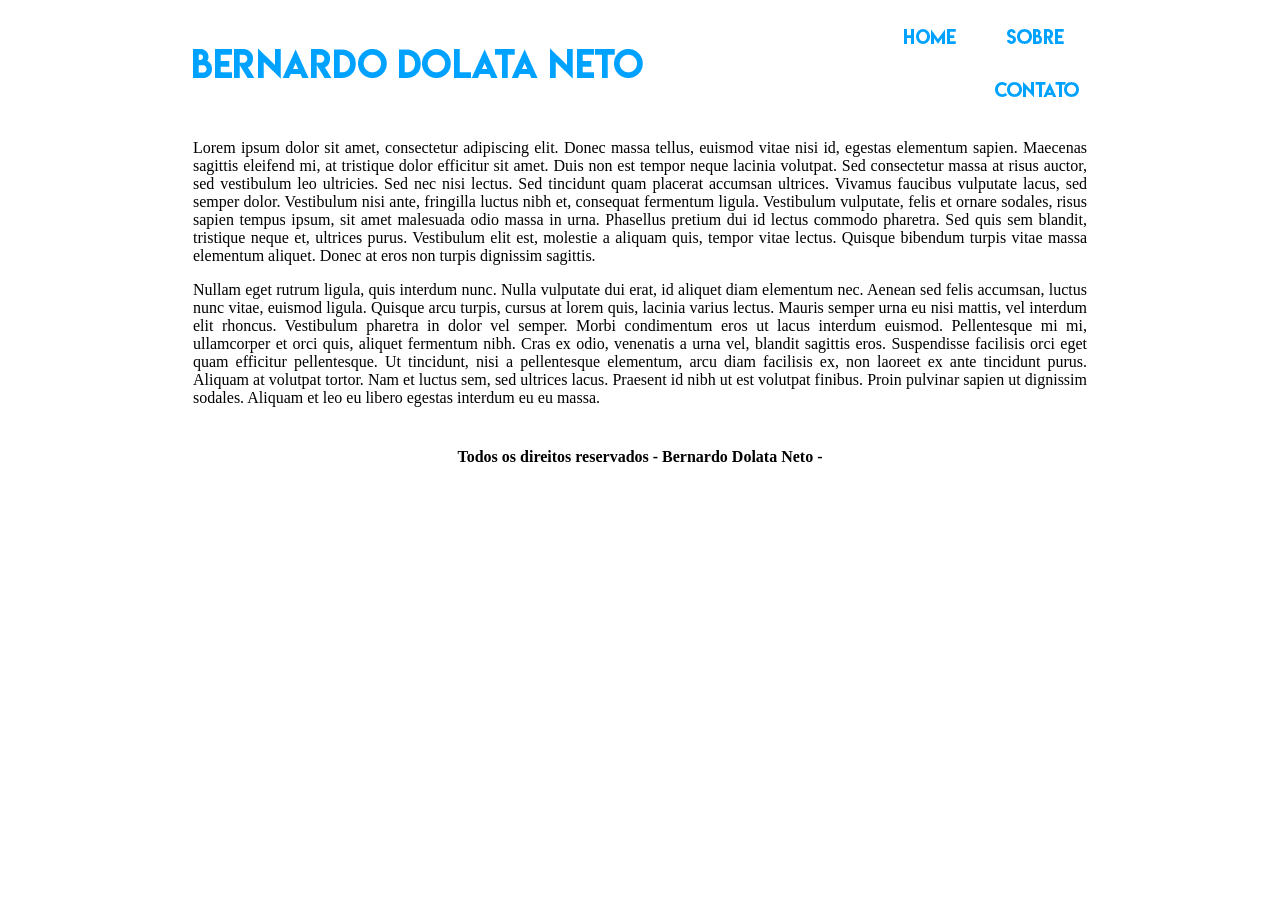
==== index.html @ 87f7f638 "Uploading index and images" ====
<!DOCTYPE html>
<html>
<head>
	<meta charset="utf-8">
	<title>Bernardo Dolata Neto</title>
</head>
<body>
	<table border="0" align="center" width="900">

		<tr>
			<td><img src="imagens/logo.png"></td>
			<td align="right">
				<a href="index.html"><img src="imagens/home.png"></a>
				<a href="sobre.html"><img src="imagens/sobre.png"></a>
				<a href="contato.html"><img src="imagens/contato.png"></a>
			</td>
		</tr>

		<tr>
			<td colspan="2" align="justify"><p>Lorem ipsum dolor sit amet, consectetur adipiscing elit. Donec massa tellus, euismod vitae nisi id, egestas elementum sapien. Maecenas sagittis eleifend mi, at tristique dolor efficitur sit amet. Duis non est tempor neque lacinia volutpat. Sed consectetur massa at risus auctor, sed vestibulum leo ultricies. Sed nec nisi lectus. Sed tincidunt quam placerat accumsan ultrices. Vivamus faucibus vulputate lacus, sed semper dolor. Vestibulum nisi ante, fringilla luctus nibh et, consequat fermentum ligula. Vestibulum vulputate, felis et ornare sodales, risus sapien tempus ipsum, sit amet malesuada odio massa in urna. Phasellus pretium dui id lectus commodo pharetra. Sed quis sem blandit, tristique neque et, ultrices purus. Vestibulum elit est, molestie a aliquam quis, tempor vitae lectus. Quisque bibendum turpis vitae massa elementum aliquet. Donec at eros non turpis dignissim sagittis.</p>

			<p>Nullam eget rutrum ligula, quis interdum nunc. Nulla vulputate dui erat, id aliquet diam elementum nec. Aenean sed felis accumsan, luctus nunc vitae, euismod ligula. Quisque arcu turpis, cursus at lorem quis, lacinia varius lectus. Mauris semper urna eu nisi mattis, vel interdum elit rhoncus. Vestibulum pharetra in dolor vel semper. Morbi condimentum eros ut lacus interdum euismod. Pellentesque mi mi, ullamcorper et orci quis, aliquet fermentum nibh. Cras ex odio, venenatis a urna vel, blandit sagittis eros. Suspendisse facilisis orci eget quam efficitur pellentesque. Ut tincidunt, nisi a pellentesque elementum, arcu diam facilisis ex, non laoreet ex ante tincidunt purus. Aliquam at volutpat tortor. Nam et luctus sem, sed ultrices lacus. Praesent id nibh ut est volutpat finibus. Proin pulvinar sapien ut dignissim sodales. Aliquam et leo eu libero egestas interdum eu eu massa.</p>
			</td>
		</tr>

		<tr align="center">
			<td colspan="2"><h4>Todos os direitos reservados - Bernardo Dolata Neto - </h4></td>
		</tr>

	</table>
</body>
</html>
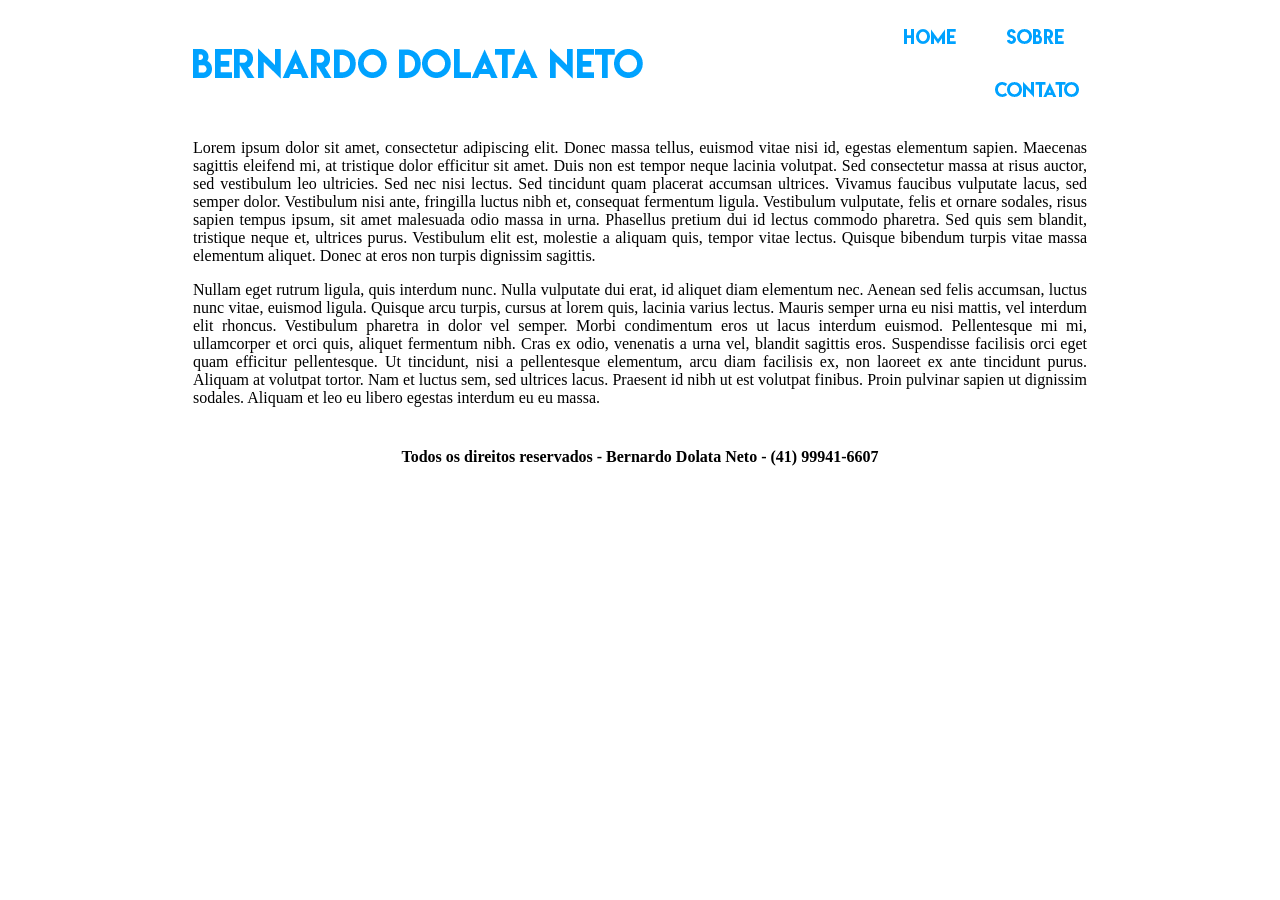
==== commit 756f1ee3: "Uploading index and images" ====
--- a/index.html
+++ b/index.html
@@ -24,7 +24,7 @@
 		</tr>
 
 		<tr align="center">
-			<td colspan="2"><h4>Todos os direitos reservados - Bernardo Dolata Neto - </h4></td>
+			<td colspan="2"><h4>Todos os direitos reservados - Bernardo Dolata Neto - (41) 99941-6607</h4></td>
 		</tr>
 
 	</table>
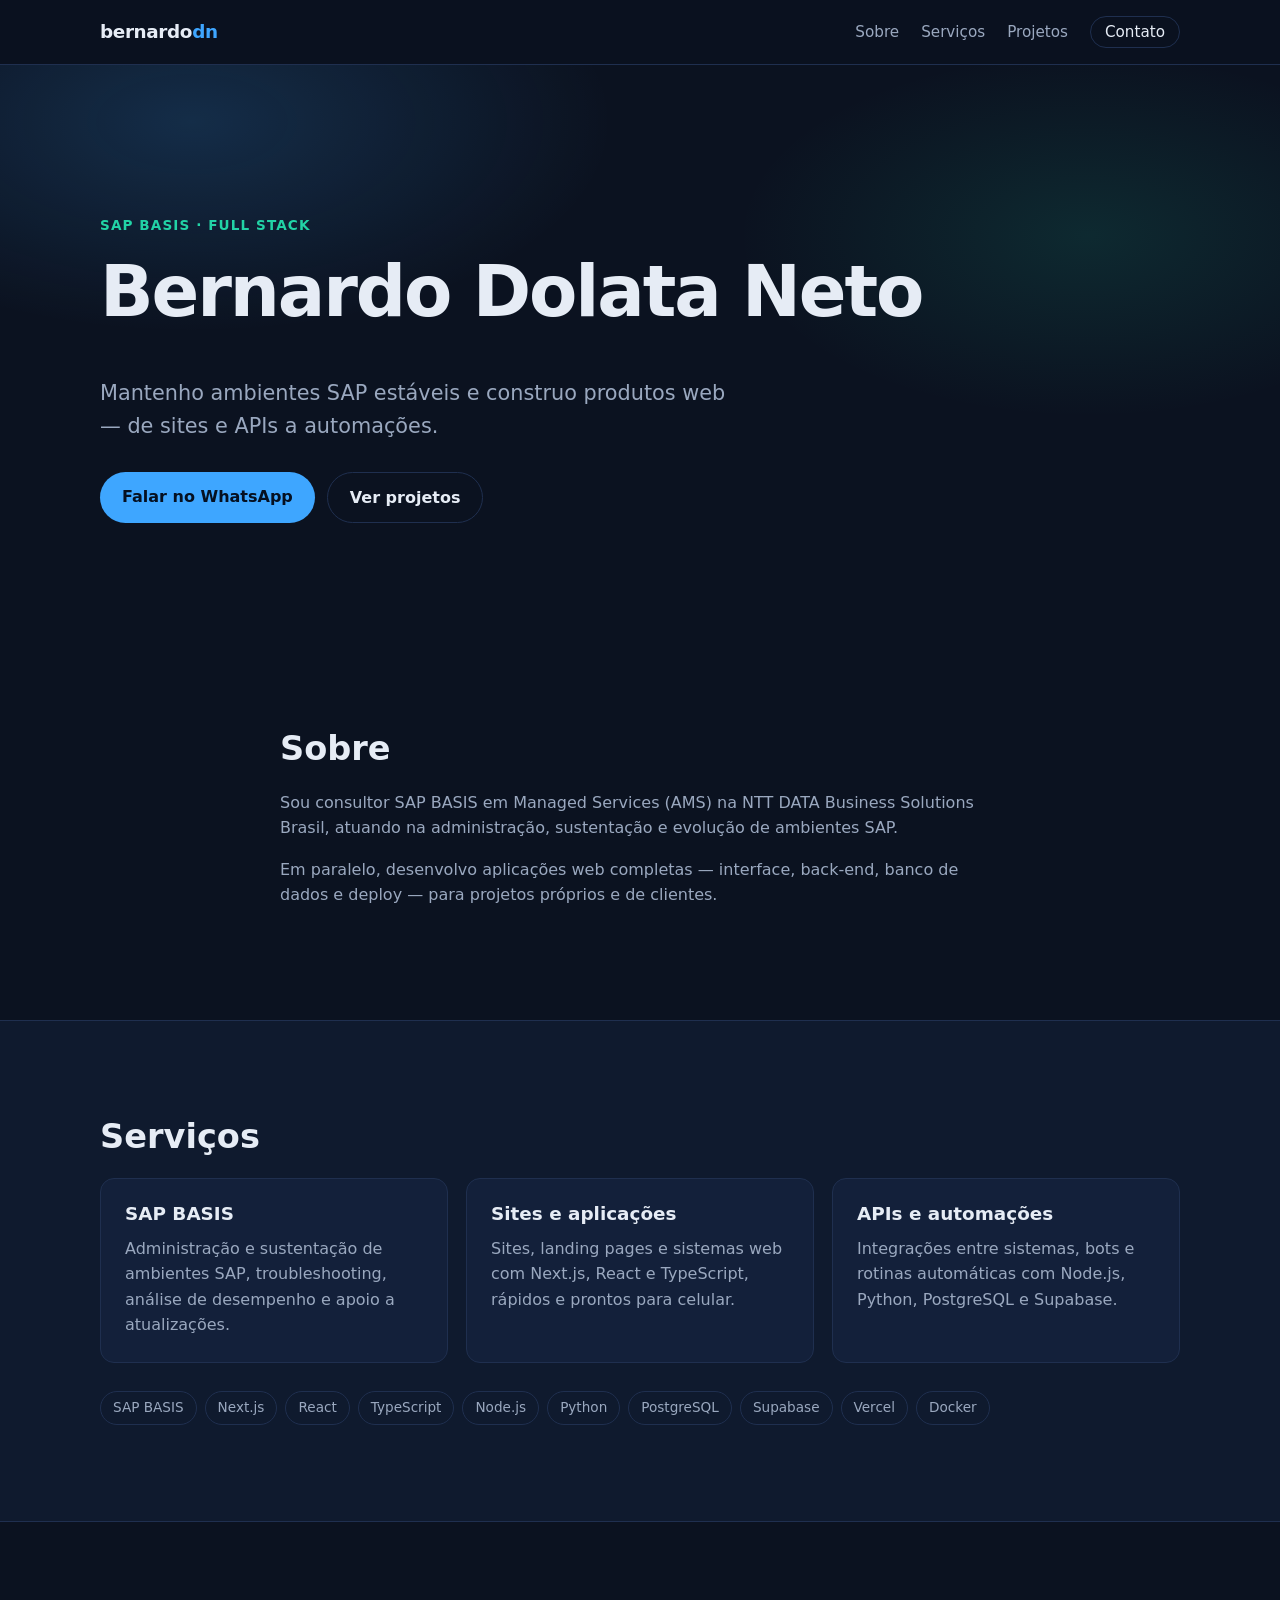
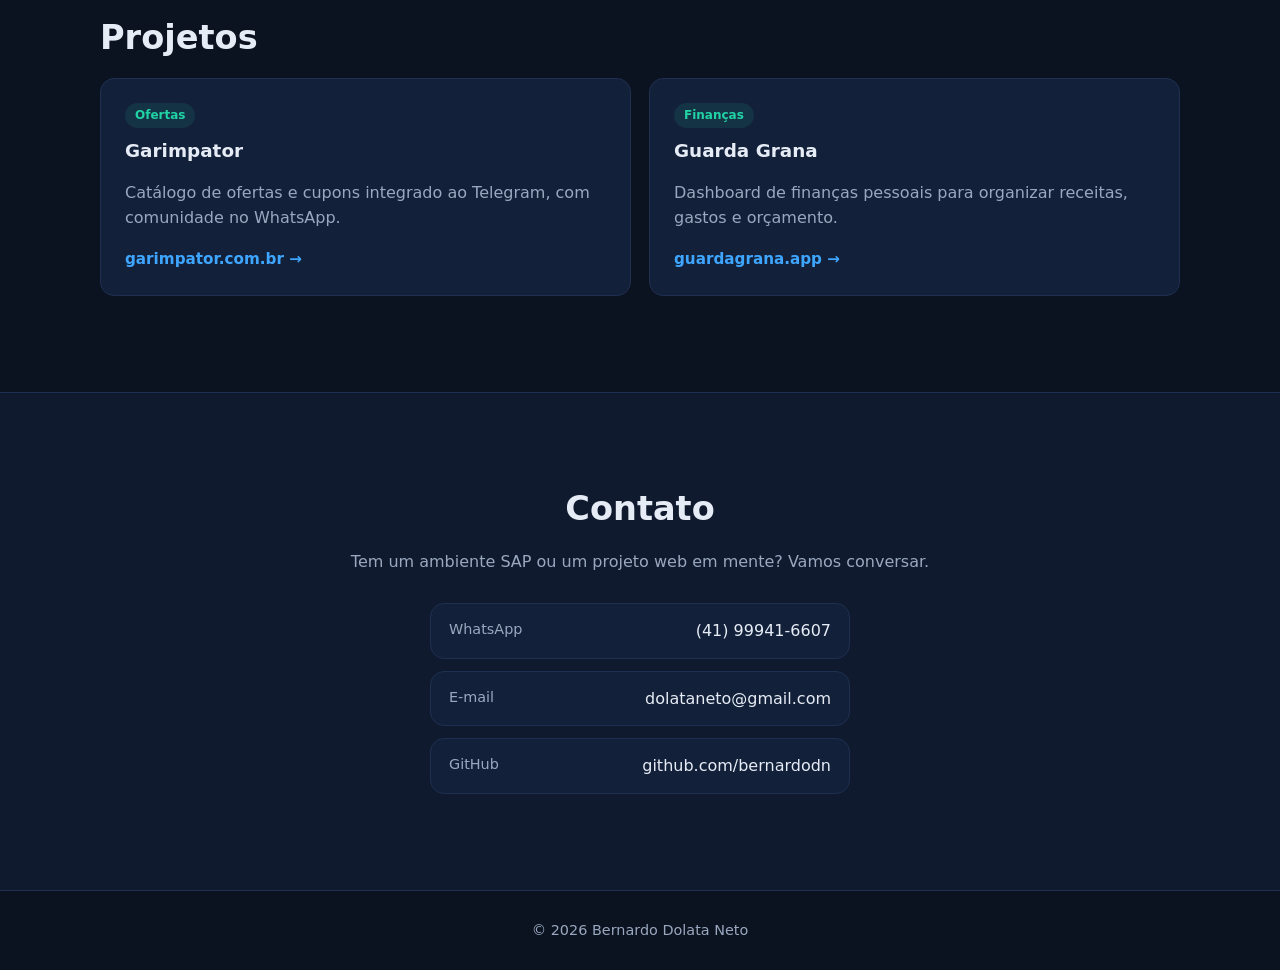
==== commit 589bd7f3: "feat: novo site pessoal (SAP BASIS + full stack) Substitui o modelo antigo com texto "lorem ipsum" p" ====
--- a/index.html
+++ b/index.html
@@ -1,32 +1,113 @@
 <!DOCTYPE html>
-<html>
+<html lang="pt-BR">
 <head>
-	<meta charset="utf-8">
-	<title>Bernardo Dolata Neto</title>
+  <meta charset="utf-8">
+  <meta name="viewport" content="width=device-width, initial-scale=1">
+  <title>Bernardo Dolata Neto — Consultor SAP BASIS e Desenvolvedor Full Stack</title>
+  <meta name="description" content="Consultor SAP BASIS e desenvolvedor full stack. Sustentação de ambientes SAP, sites, APIs e automações.">
+  <link rel="canonical" href="https://bernardodn.io/">
+  <meta property="og:type" content="website">
+  <meta property="og:title" content="Bernardo Dolata Neto">
+  <meta property="og:description" content="Consultor SAP BASIS e desenvolvedor full stack.">
+  <meta property="og:url" content="https://bernardodn.io/">
+  <meta name="theme-color" content="#0b1220">
+  <link rel="icon" href="favicon.svg" type="image/svg+xml">
+  <link rel="stylesheet" href="styles.css">
 </head>
 <body>
-	<table border="0" align="center" width="900">
+  <header class="topbar">
+    <nav class="container nav" aria-label="Principal">
+      <a class="brand" href="#inicio" aria-label="Início">bernardo<span>dn</span></a>
+      <ul class="nav-links">
+        <li><a href="#sobre">Sobre</a></li>
+        <li><a href="#servicos">Serviços</a></li>
+        <li><a href="#projetos">Projetos</a></li>
+        <li><a href="#contato" class="nav-cta">Contato</a></li>
+      </ul>
+    </nav>
+  </header>
 
-		<tr>
-			<td><img src="imagens/logo.png"></td>
-			<td align="right">
-				<a href="index.html"><img src="imagens/home.png"></a>
-				<a href="sobre.html"><img src="imagens/sobre.png"></a>
-				<a href="contato.html"><img src="imagens/contato.png"></a>
-			</td>
-		</tr>
+  <main>
+    <section id="inicio" class="hero">
+      <div class="container">
+        <p class="eyebrow">SAP BASIS · Full Stack</p>
+        <h1>Bernardo Dolata Neto</h1>
+        <p class="lead">Mantenho ambientes SAP estáveis e construo produtos web — de sites e APIs a automações.</p>
+        <div class="actions">
+          <a class="btn btn-primary" href="https://wa.me/5541999416607" target="_blank" rel="noopener">Falar no WhatsApp</a>
+          <a class="btn btn-ghost" href="#projetos">Ver projetos</a>
+        </div>
+      </div>
+    </section>
 
-		<tr>
-			<td colspan="2" align="justify"><p>Lorem ipsum dolor sit amet, consectetur adipiscing elit. Donec massa tellus, euismod vitae nisi id, egestas elementum sapien. Maecenas sagittis eleifend mi, at tristique dolor efficitur sit amet. Duis non est tempor neque lacinia volutpat. Sed consectetur massa at risus auctor, sed vestibulum leo ultricies. Sed nec nisi lectus. Sed tincidunt quam placerat accumsan ultrices. Vivamus faucibus vulputate lacus, sed semper dolor. Vestibulum nisi ante, fringilla luctus nibh et, consequat fermentum ligula. Vestibulum vulputate, felis et ornare sodales, risus sapien tempus ipsum, sit amet malesuada odio massa in urna. Phasellus pretium dui id lectus commodo pharetra. Sed quis sem blandit, tristique neque et, ultrices purus. Vestibulum elit est, molestie a aliquam quis, tempor vitae lectus. Quisque bibendum turpis vitae massa elementum aliquet. Donec at eros non turpis dignissim sagittis.</p>
+    <section id="sobre" class="section">
+      <div class="container narrow">
+        <h2>Sobre</h2>
+        <p>Sou consultor SAP BASIS em Managed Services (AMS) na NTT DATA Business Solutions Brasil, atuando na administração, sustentação e evolução de ambientes SAP.</p>
+        <p>Em paralelo, desenvolvo aplicações web completas — interface, back-end, banco de dados e deploy — para projetos próprios e de clientes.</p>
+      </div>
+    </section>
 
-			<p>Nullam eget rutrum ligula, quis interdum nunc. Nulla vulputate dui erat, id aliquet diam elementum nec. Aenean sed felis accumsan, luctus nunc vitae, euismod ligula. Quisque arcu turpis, cursus at lorem quis, lacinia varius lectus. Mauris semper urna eu nisi mattis, vel interdum elit rhoncus. Vestibulum pharetra in dolor vel semper. Morbi condimentum eros ut lacus interdum euismod. Pellentesque mi mi, ullamcorper et orci quis, aliquet fermentum nibh. Cras ex odio, venenatis a urna vel, blandit sagittis eros. Suspendisse facilisis orci eget quam efficitur pellentesque. Ut tincidunt, nisi a pellentesque elementum, arcu diam facilisis ex, non laoreet ex ante tincidunt purus. Aliquam at volutpat tortor. Nam et luctus sem, sed ultrices lacus. Praesent id nibh ut est volutpat finibus. Proin pulvinar sapien ut dignissim sodales. Aliquam et leo eu libero egestas interdum eu eu massa.</p>
-			</td>
-		</tr>
+    <section id="servicos" class="section alt">
+      <div class="container">
+        <h2>Serviços</h2>
+        <div class="grid">
+          <article class="card">
+            <h3>SAP BASIS</h3>
+            <p>Administração e sustentação de ambientes SAP, troubleshooting, análise de desempenho e apoio a atualizações.</p>
+          </article>
+          <article class="card">
+            <h3>Sites e aplicações</h3>
+            <p>Sites, landing pages e sistemas web com Next.js, React e TypeScript, rápidos e prontos para celular.</p>
+          </article>
+          <article class="card">
+            <h3>APIs e automações</h3>
+            <p>Integrações entre sistemas, bots e rotinas automáticas com Node.js, Python, PostgreSQL e Supabase.</p>
+          </article>
+        </div>
+        <ul class="stack">
+          <li>SAP BASIS</li><li>Next.js</li><li>React</li><li>TypeScript</li><li>Node.js</li><li>Python</li><li>PostgreSQL</li><li>Supabase</li><li>Vercel</li><li>Docker</li>
+        </ul>
+      </div>
+    </section>
 
-		<tr align="center">
-			<td colspan="2"><h4>Todos os direitos reservados - Bernardo Dolata Neto - (41) 99941-6607</h4></td>
-		</tr>
+    <section id="projetos" class="section">
+      <div class="container">
+        <h2>Projetos</h2>
+        <div class="grid two">
+          <a class="card project" href="https://garimpator.com.br" target="_blank" rel="noopener">
+            <span class="tag">Ofertas</span>
+            <h3>Garimpator</h3>
+            <p>Catálogo de ofertas e cupons integrado ao Telegram, com comunidade no WhatsApp.</p>
+            <span class="link">garimpator.com.br →</span>
+          </a>
+          <a class="card project" href="https://www.guardagrana.app" target="_blank" rel="noopener">
+            <span class="tag">Finanças</span>
+            <h3>Guarda Grana</h3>
+            <p>Dashboard de finanças pessoais para organizar receitas, gastos e orçamento.</p>
+            <span class="link">guardagrana.app →</span>
+          </a>
+        </div>
+      </div>
+    </section>
 
-	</table>
+    <section id="contato" class="section alt">
+      <div class="container narrow center">
+        <h2>Contato</h2>
+        <p>Tem um ambiente SAP ou um projeto web em mente? Vamos conversar.</p>
+        <ul class="contacts">
+          <li><a href="https://wa.me/5541999416607" target="_blank" rel="noopener"><span>WhatsApp</span>(41) 99941-6607</a></li>
+          <li><a href="mailto:dolataneto@gmail.com"><span>E-mail</span>dolataneto@gmail.com</a></li>
+          <!-- LinkedIn: aguardando URL do perfil -->
+          <li><a href="https://github.com/bernardodn" target="_blank" rel="noopener"><span>GitHub</span>github.com/bernardodn</a></li>
+        </ul>
+      </div>
+    </section>
+  </main>
+
+  <footer class="footer">
+    <div class="container">© <span id="ano">2026</span> Bernardo Dolata Neto</div>
+  </footer>
+  <script>document.getElementById('ano').textContent = new Date().getFullYear();</script>
 </body>
-</html>+</html>
--- a/styles.css
+++ b/styles.css
@@ -0,0 +1,107 @@
+:root {
+  --bg: #0b1220;
+  --bg-alt: #0f1a2e;
+  --card: #13203a;
+  --line: #1f2f4f;
+  --text: #e6ecf5;
+  --muted: #9aa8bf;
+  --accent: #3ea6ff;
+  --accent-2: #22d3a6;
+  --radius: 14px;
+  --max: 1080px;
+}
+
+* { box-sizing: border-box; }
+html { scroll-behavior: smooth; scroll-padding-top: 72px; }
+body {
+  margin: 0;
+  font-family: system-ui, -apple-system, "Segoe UI", Roboto, "Helvetica Neue", Arial, sans-serif;
+  background: var(--bg);
+  color: var(--text);
+  line-height: 1.6;
+  -webkit-font-smoothing: antialiased;
+}
+a { color: inherit; text-decoration: none; }
+h1, h2, h3 { line-height: 1.2; margin: 0 0 .6em; }
+h2 { font-size: clamp(1.6rem, 3vw, 2.1rem); }
+p { margin: 0 0 1em; color: var(--muted); }
+
+.container { width: min(var(--max), 100% - 40px); margin-inline: auto; }
+.narrow { max-width: 720px; }
+.center { text-align: center; }
+
+/* Topbar */
+.topbar {
+  position: sticky; top: 0; z-index: 10;
+  background: rgba(11, 18, 32, .85);
+  backdrop-filter: blur(10px);
+  border-bottom: 1px solid var(--line);
+}
+.nav { display: flex; align-items: center; justify-content: space-between; height: 64px; }
+.brand { font-weight: 800; font-size: 1.15rem; letter-spacing: -.02em; }
+.brand span { color: var(--accent); }
+.nav-links { display: flex; gap: 22px; list-style: none; margin: 0; padding: 0; align-items: center; }
+.nav-links a { color: var(--muted); font-size: .95rem; transition: color .15s; }
+.nav-links a:hover { color: var(--text); }
+.nav-links .nav-cta { color: var(--text); border: 1px solid var(--line); padding: 6px 14px; border-radius: 999px; }
+
+/* Hero */
+.hero {
+  padding: clamp(72px, 14vw, 150px) 0 clamp(64px, 10vw, 110px);
+  background:
+    radial-gradient(600px 300px at 15% 10%, rgba(62, 166, 255, .18), transparent 70%),
+    radial-gradient(500px 260px at 85% 30%, rgba(34, 211, 166, .12), transparent 70%);
+}
+.eyebrow { color: var(--accent-2); font-weight: 600; letter-spacing: .08em; text-transform: uppercase; font-size: .85rem; }
+.hero h1 { font-size: clamp(2.4rem, 7vw, 4.4rem); letter-spacing: -.03em; }
+.lead { font-size: clamp(1.05rem, 2.2vw, 1.3rem); max-width: 640px; }
+.actions { display: flex; flex-wrap: wrap; gap: 12px; margin-top: 28px; }
+.btn { display: inline-block; padding: 12px 22px; border-radius: 999px; font-weight: 600; transition: transform .15s, background .15s; }
+.btn:hover { transform: translateY(-1px); }
+.btn-primary { background: var(--accent); color: #051021; }
+.btn-ghost { border: 1px solid var(--line); }
+.btn-ghost:hover { background: var(--card); }
+
+/* Sections */
+.section { padding: clamp(56px, 9vw, 96px) 0; }
+.section.alt { background: var(--bg-alt); border-block: 1px solid var(--line); }
+
+.grid { display: grid; gap: 18px; grid-template-columns: repeat(auto-fit, minmax(240px, 1fr)); }
+.grid.two { grid-template-columns: repeat(auto-fit, minmax(300px, 1fr)); }
+.card {
+  background: var(--card);
+  border: 1px solid var(--line);
+  border-radius: var(--radius);
+  padding: 24px;
+}
+.card h3 { font-size: 1.15rem; }
+.card p { margin: 0; }
+.project { display: flex; flex-direction: column; gap: 6px; transition: border-color .15s, transform .15s; }
+.project:hover { border-color: var(--accent); transform: translateY(-2px); }
+.project p { flex: 1; }
+.tag { align-self: flex-start; font-size: .75rem; font-weight: 600; color: var(--accent-2); background: rgba(34, 211, 166, .1); padding: 3px 10px; border-radius: 999px; margin-bottom: 6px; }
+.link { color: var(--accent); font-weight: 600; font-size: .95rem; margin-top: 10px; }
+
+.stack { display: flex; flex-wrap: wrap; gap: 8px; list-style: none; padding: 0; margin: 28px 0 0; }
+.stack li { font-size: .85rem; color: var(--muted); border: 1px solid var(--line); padding: 5px 12px; border-radius: 999px; }
+
+/* Contato */
+.contacts { list-style: none; padding: 0; margin: 28px auto 0; display: grid; gap: 12px; max-width: 420px; }
+.contacts a {
+  display: flex; justify-content: space-between; gap: 12px;
+  background: var(--card); border: 1px solid var(--line); border-radius: var(--radius);
+  padding: 14px 18px; transition: border-color .15s;
+  overflow-wrap: anywhere;
+}
+.contacts a:hover { border-color: var(--accent); }
+.contacts span { color: var(--muted); font-size: .9rem; }
+
+.footer { padding: 28px 0; color: var(--muted); font-size: .9rem; text-align: center; }
+
+@media (max-width: 640px) {
+  .nav-links li:not(:last-child) { display: none; }
+}
+@media (prefers-reduced-motion: reduce) {
+  html { scroll-behavior: auto; }
+  * { transition: none !important; }
+}
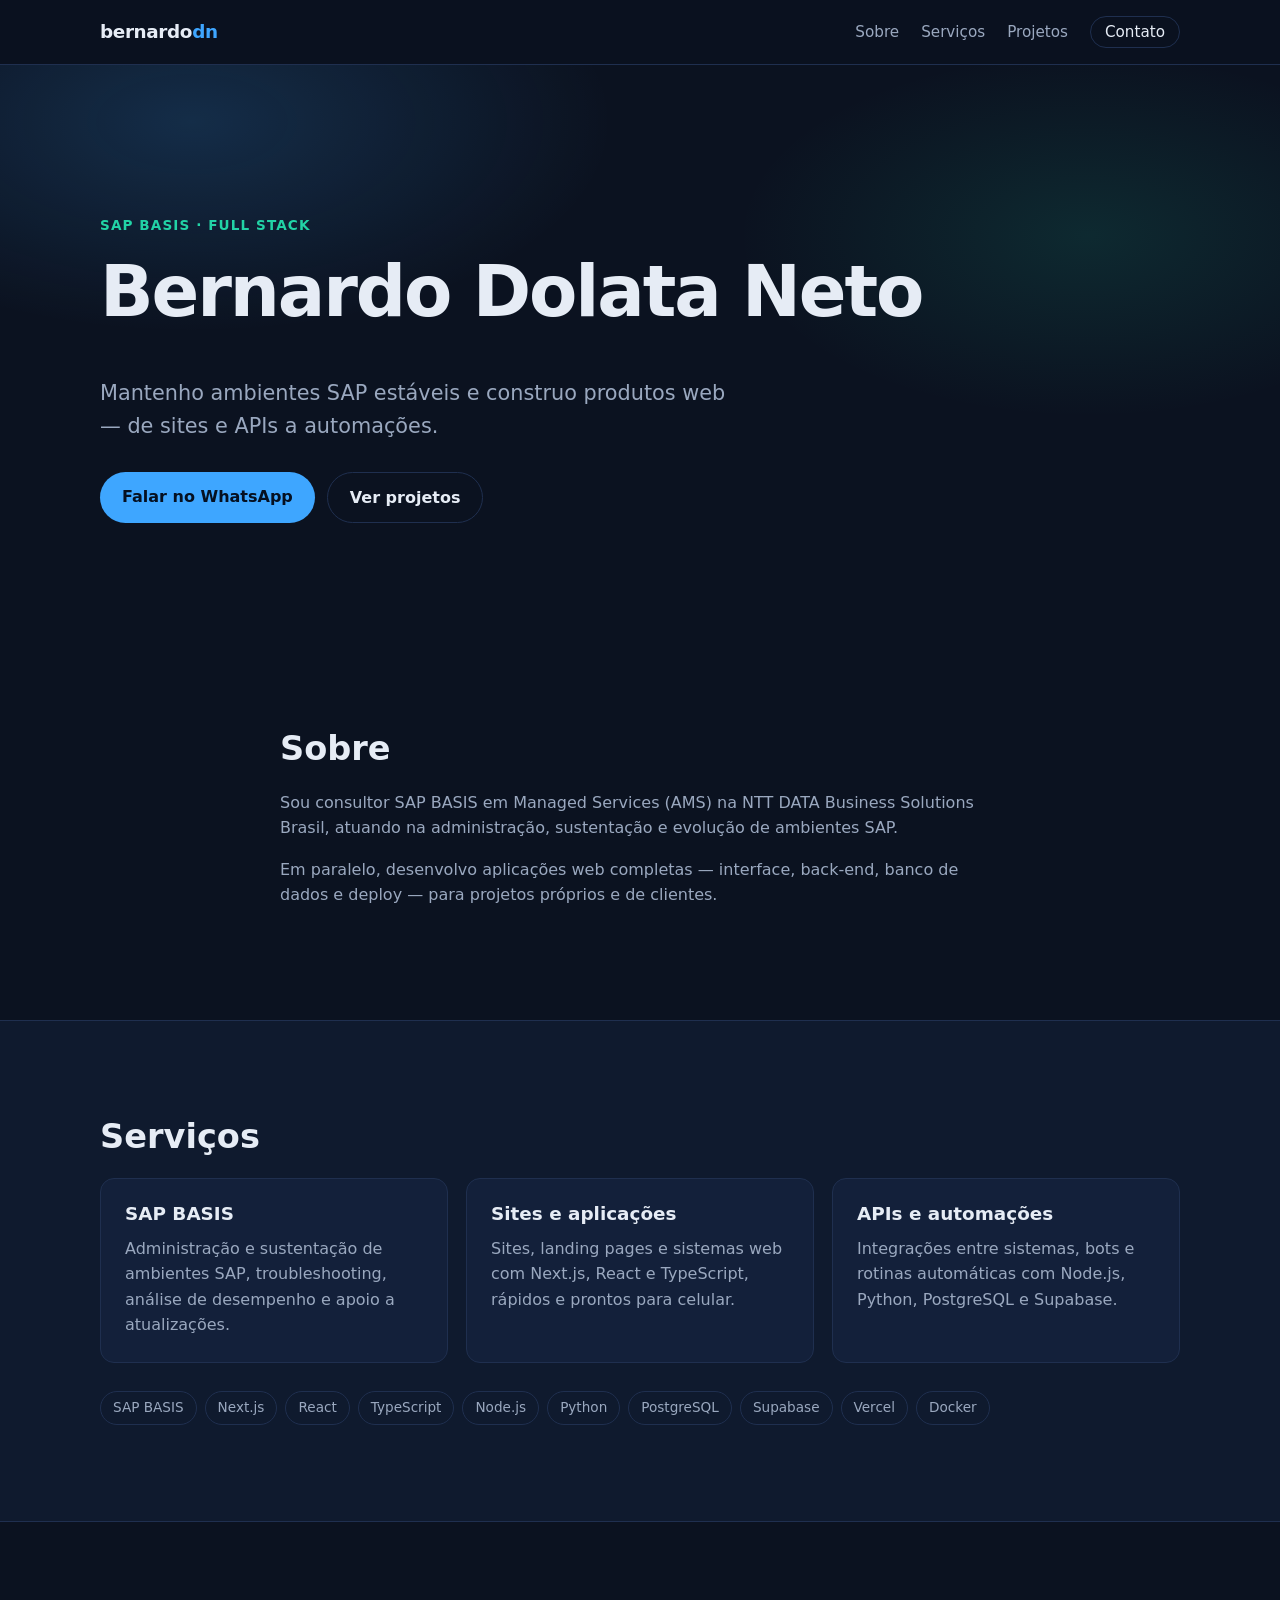
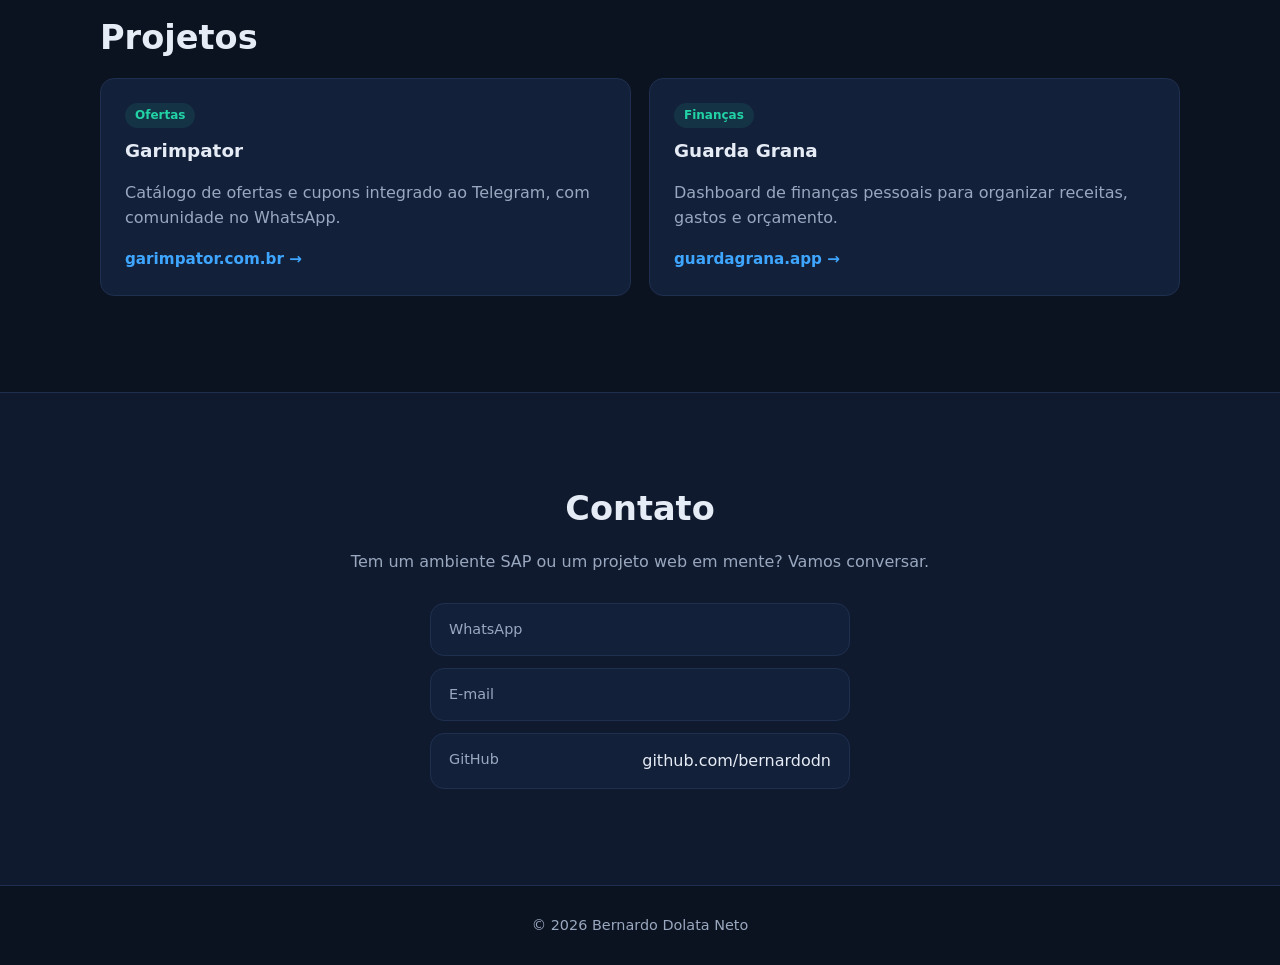
==== commit 569c9a21: "feat: novo site pessoal (SAP BASIS + full stack) Substitui o modelo antigo com texto "lorem ipsum" p" ====
--- a/index.html
+++ b/index.html
@@ -34,7 +34,7 @@
         <h1>Bernardo Dolata Neto</h1>
         <p class="lead">Mantenho ambientes SAP estáveis e construo produtos web — de sites e APIs a automações.</p>
         <div class="actions">
-          <a class="btn btn-primary" href="https://wa.me/5541999416607" target="_blank" rel="noopener">Falar no WhatsApp</a>
+          <a class="btn btn-primary" href="https://wa.me/" target="_blank" rel="noopener">Falar no WhatsApp</a>
           <a class="btn btn-ghost" href="#projetos">Ver projetos</a>
         </div>
       </div>
@@ -96,8 +96,8 @@
         <h2>Contato</h2>
         <p>Tem um ambiente SAP ou um projeto web em mente? Vamos conversar.</p>
         <ul class="contacts">
-          <li><a href="https://wa.me/5541999416607" target="_blank" rel="noopener"><span>WhatsApp</span>(41) 99941-6607</a></li>
-          <li><a href="mailto:dolataneto@gmail.com"><span>E-mail</span>dolataneto@gmail.com</a></li>
+          <li><a href="https://wa.me/" target="_blank" rel="noopener"><span>WhatsApp</span></a></li>
+          <li><a href="mailto:"><span>E-mail</span></a></li>
           <!-- LinkedIn: aguardando URL do perfil -->
           <li><a href="https://github.com/bernardodn" target="_blank" rel="noopener"><span>GitHub</span>github.com/bernardodn</a></li>
         </ul>
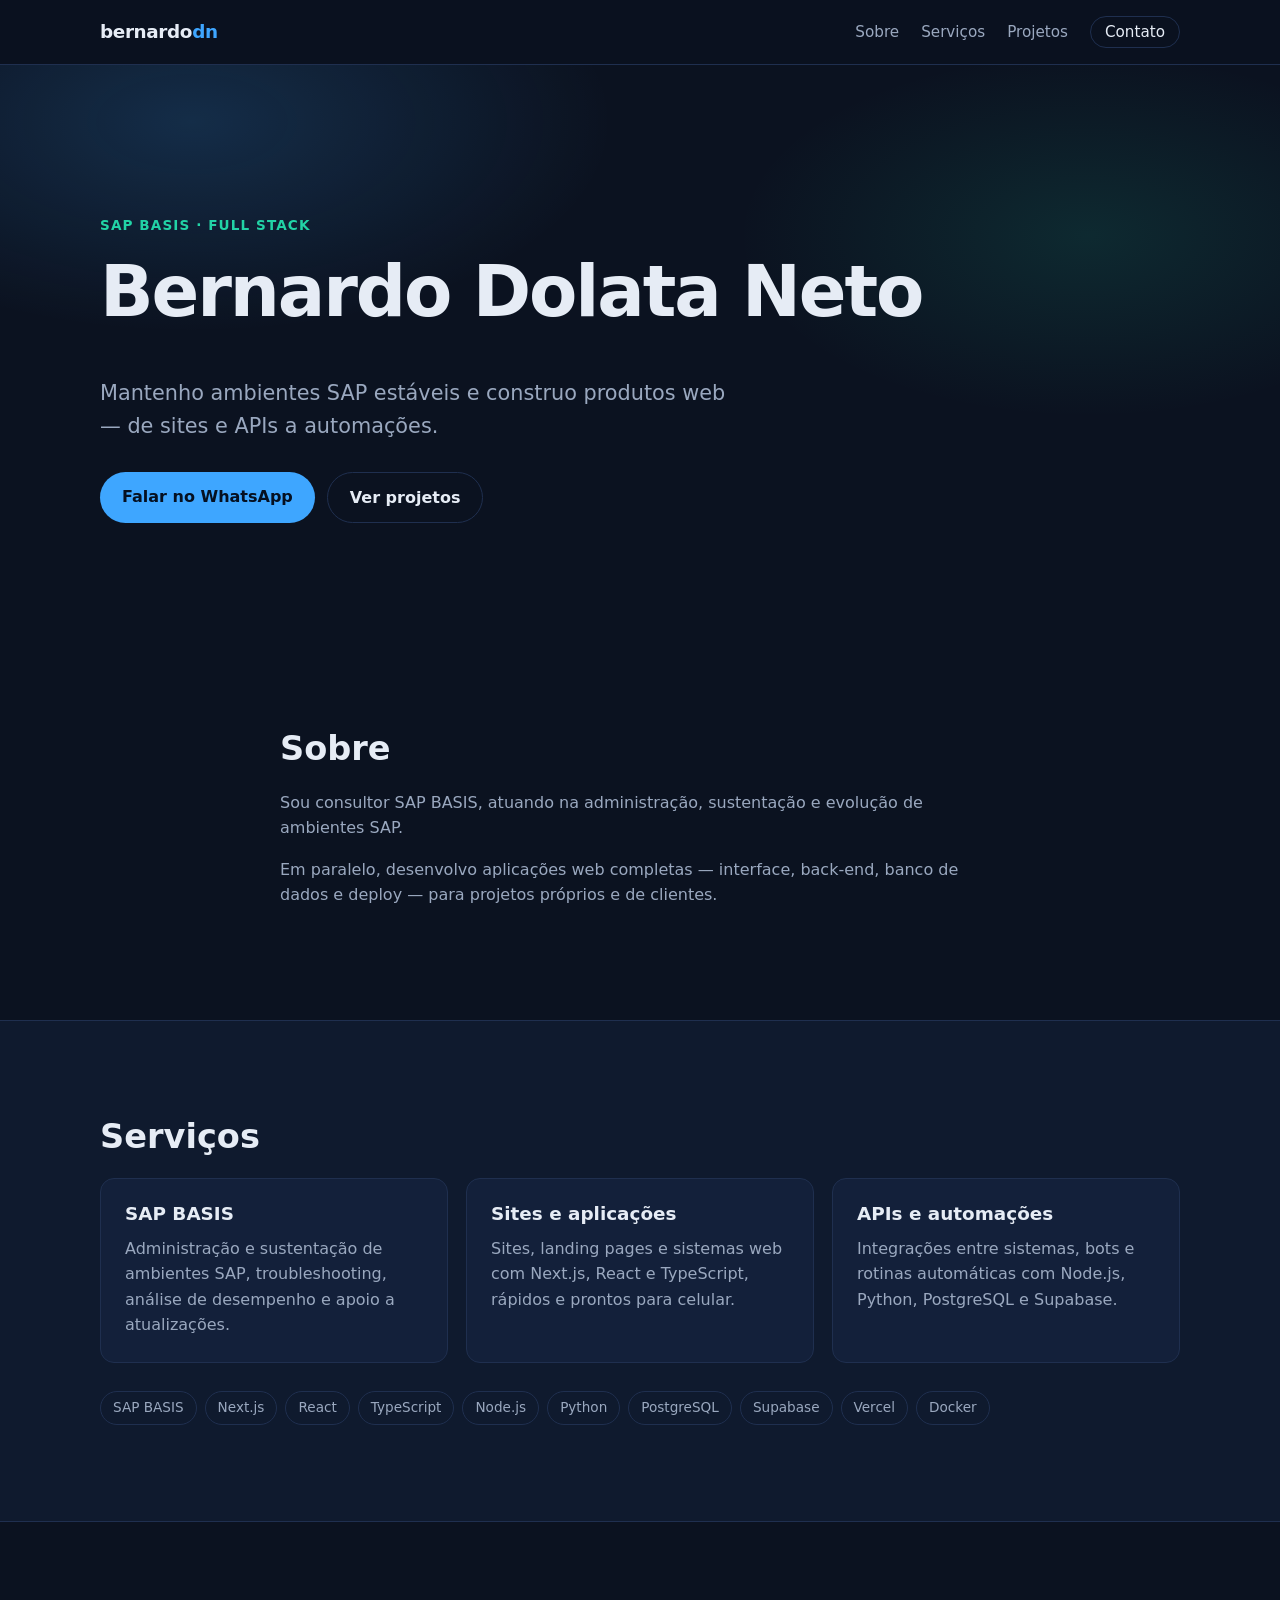
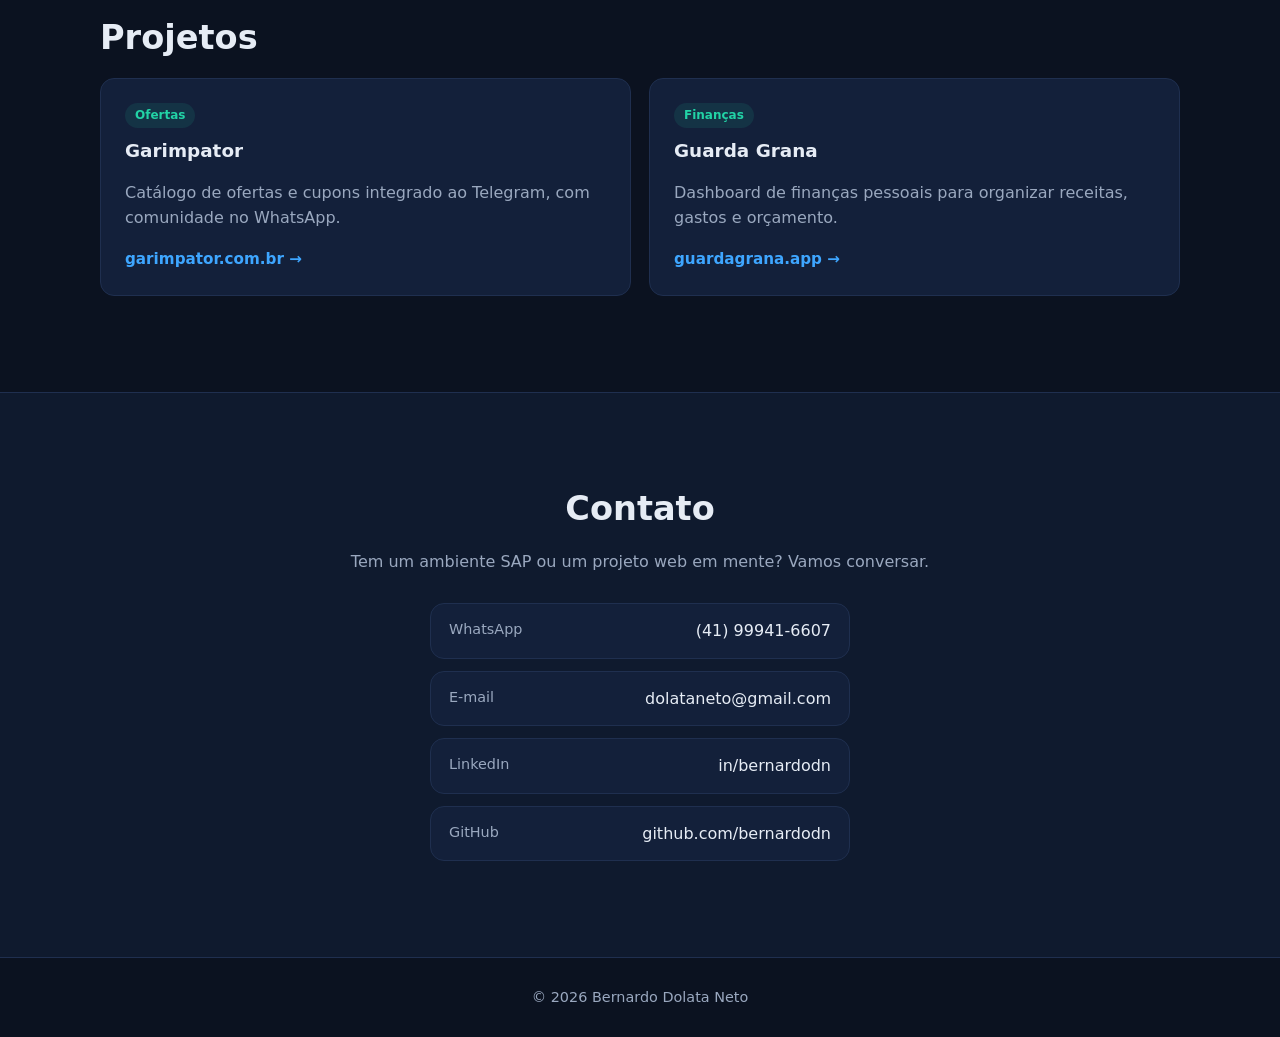
==== commit 77c120dc: "fix: remove empregador do Sobre e adiciona LinkedIn Co-authored-by: OpenBot <335604065+openbotgit[bo" ====
--- a/index.html
+++ b/index.html
@@ -34,7 +34,7 @@
         <h1>Bernardo Dolata Neto</h1>
         <p class="lead">Mantenho ambientes SAP estáveis e construo produtos web — de sites e APIs a automações.</p>
         <div class="actions">
-          <a class="btn btn-primary" href="https://wa.me/" target="_blank" rel="noopener">Falar no WhatsApp</a>
+          <a class="btn btn-primary" href="https://wa.me/5541999416607" target="_blank" rel="noopener">Falar no WhatsApp</a>
           <a class="btn btn-ghost" href="#projetos">Ver projetos</a>
         </div>
       </div>
@@ -43,7 +43,7 @@
     <section id="sobre" class="section">
       <div class="container narrow">
         <h2>Sobre</h2>
-        <p>Sou consultor SAP BASIS em Managed Services (AMS) na NTT DATA Business Solutions Brasil, atuando na administração, sustentação e evolução de ambientes SAP.</p>
+        <p>Sou consultor SAP BASIS, atuando na administração, sustentação e evolução de ambientes SAP.</p>
         <p>Em paralelo, desenvolvo aplicações web completas — interface, back-end, banco de dados e deploy — para projetos próprios e de clientes.</p>
       </div>
     </section>
@@ -96,9 +96,9 @@
         <h2>Contato</h2>
         <p>Tem um ambiente SAP ou um projeto web em mente? Vamos conversar.</p>
         <ul class="contacts">
-          <li><a href="https://wa.me/" target="_blank" rel="noopener"><span>WhatsApp</span></a></li>
-          <li><a href="mailto:"><span>E-mail</span></a></li>
-          <!-- LinkedIn: aguardando URL do perfil -->
+          <li><a href="https://wa.me/5541999416607" target="_blank" rel="noopener"><span>WhatsApp</span>(41) 99941-6607</a></li>
+          <li><a href="mailto:dolataneto@gmail.com"><span>E-mail</span>dolataneto@gmail.com</a></li>
+          <li><a href="https://www.linkedin.com/in/bernardodn/" target="_blank" rel="noopener"><span>LinkedIn</span>in/bernardodn</a></li>
           <li><a href="https://github.com/bernardodn" target="_blank" rel="noopener"><span>GitHub</span>github.com/bernardodn</a></li>
         </ul>
       </div>
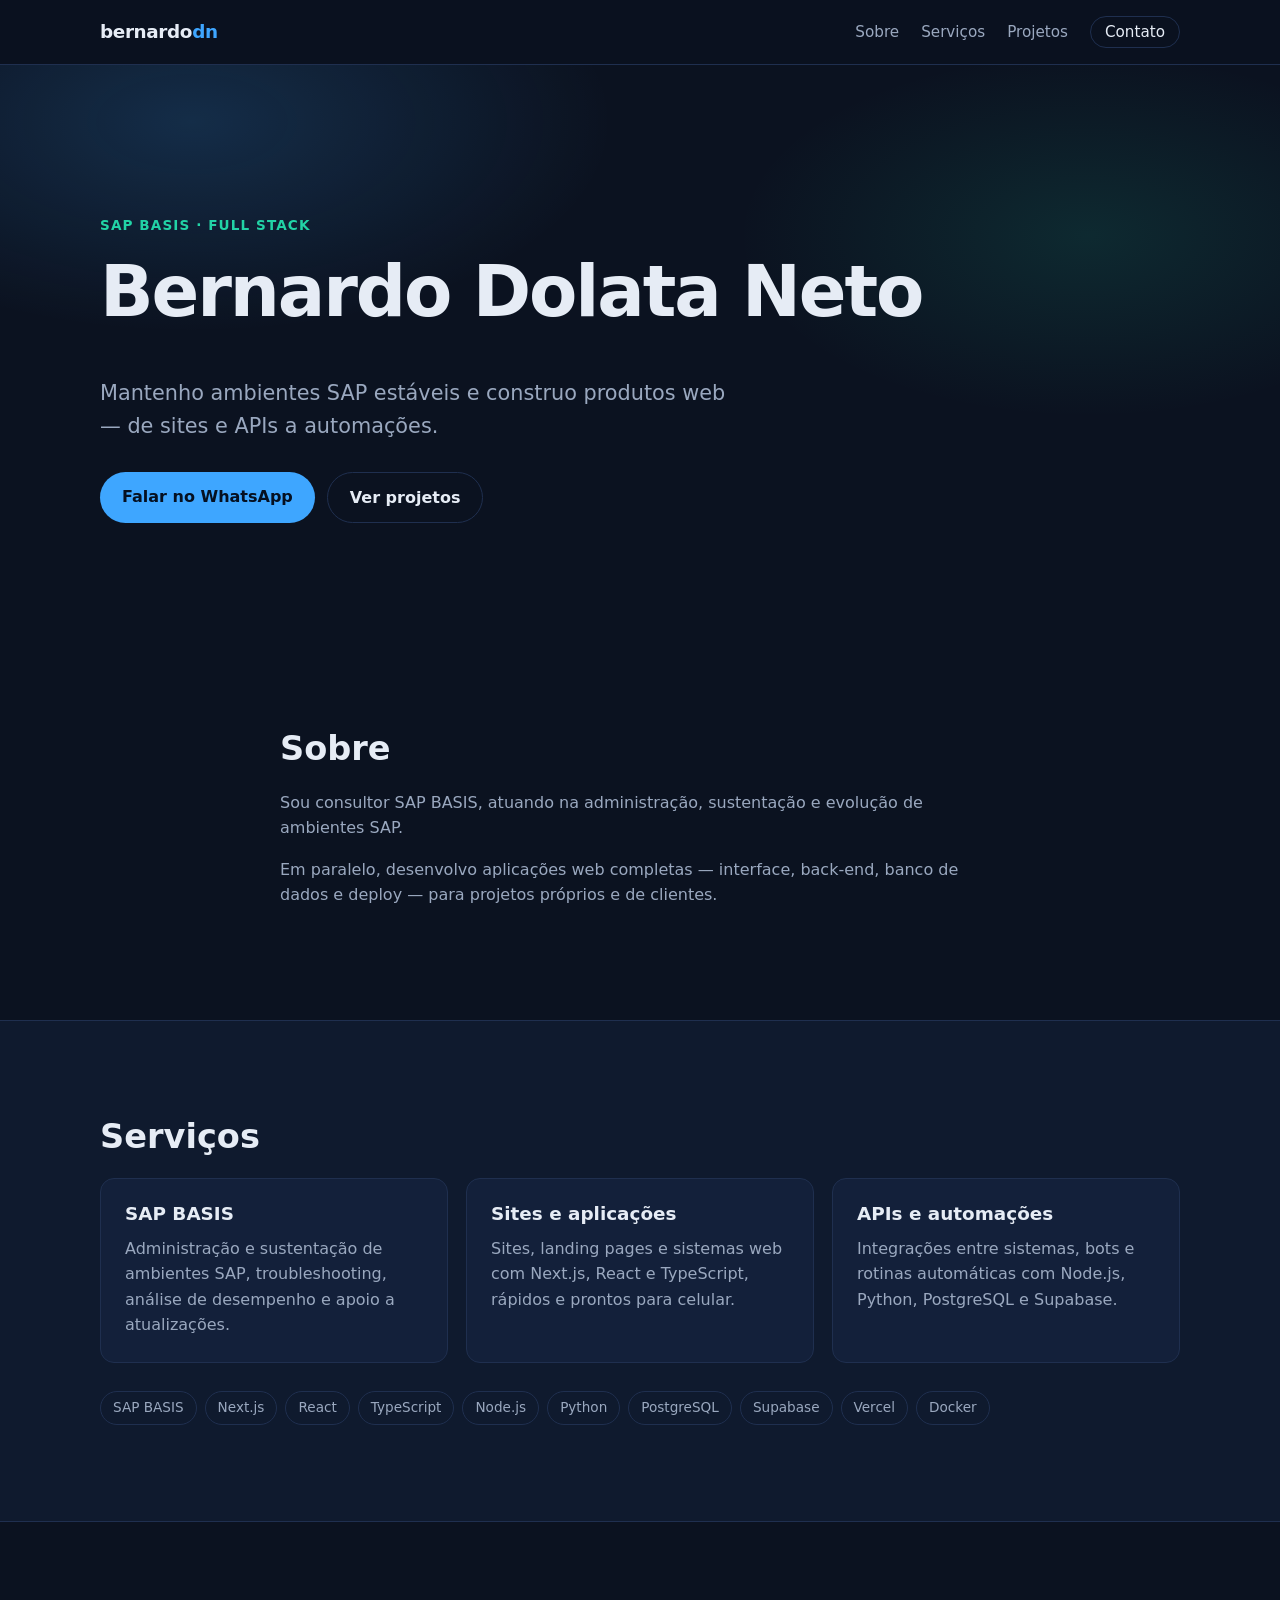
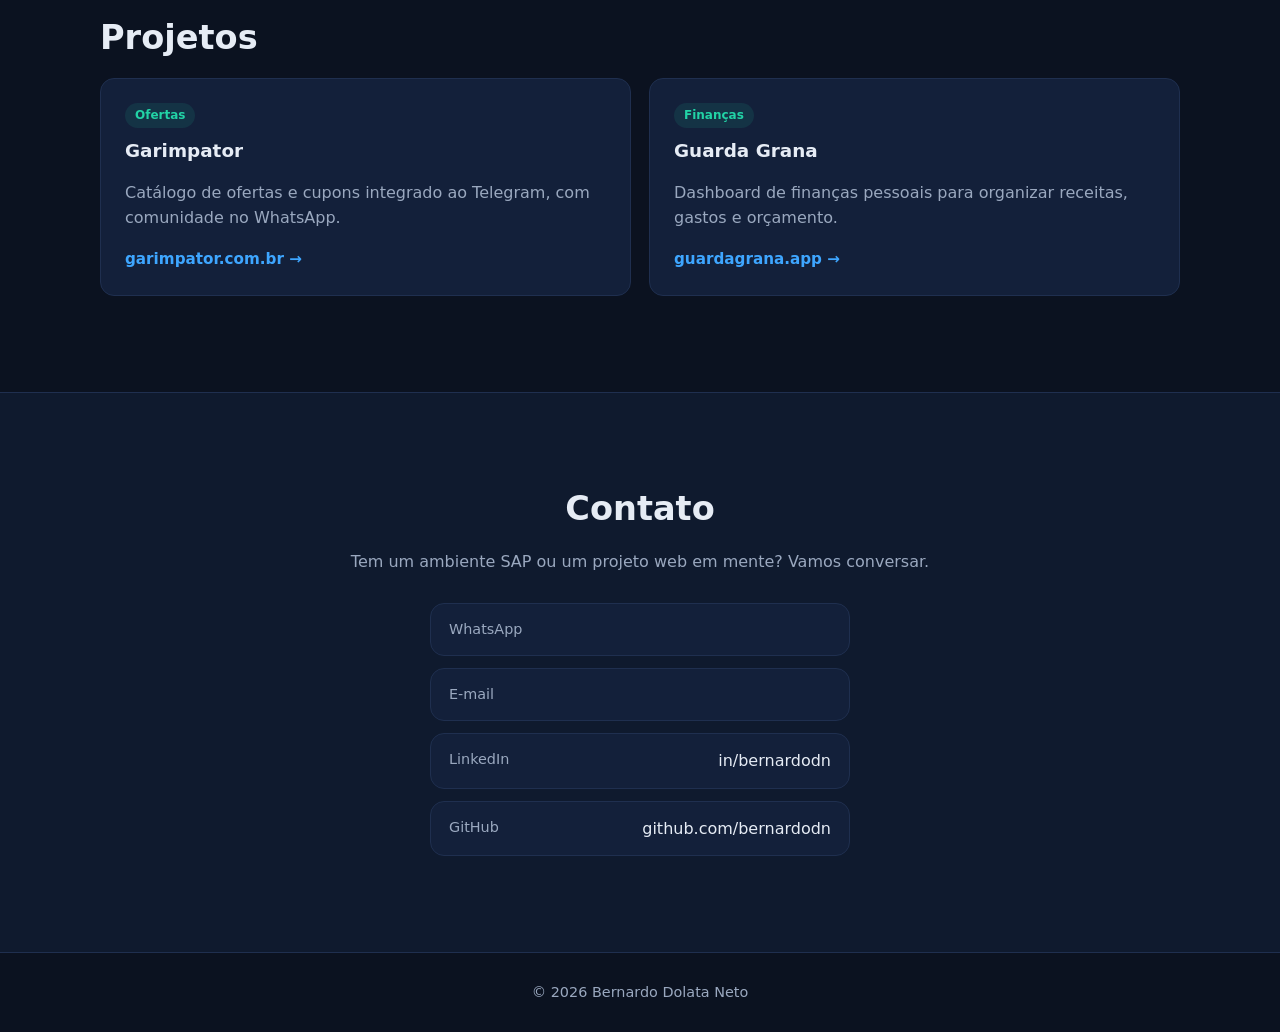
==== commit 1e1b6cbe: "fix: remove empregador do Sobre e adiciona LinkedIn Co-authored-by: OpenBot <335604065+openbotgit[bo" ====
--- a/index.html
+++ b/index.html
@@ -34,7 +34,7 @@
         <h1>Bernardo Dolata Neto</h1>
         <p class="lead">Mantenho ambientes SAP estáveis e construo produtos web — de sites e APIs a automações.</p>
         <div class="actions">
-          <a class="btn btn-primary" href="https://wa.me/5541999416607" target="_blank" rel="noopener">Falar no WhatsApp</a>
+          <a class="btn btn-primary" href="https://wa.me/" target="_blank" rel="noopener">Falar no WhatsApp</a>
           <a class="btn btn-ghost" href="#projetos">Ver projetos</a>
         </div>
       </div>
@@ -96,8 +96,8 @@
         <h2>Contato</h2>
         <p>Tem um ambiente SAP ou um projeto web em mente? Vamos conversar.</p>
         <ul class="contacts">
-          <li><a href="https://wa.me/5541999416607" target="_blank" rel="noopener"><span>WhatsApp</span>(41) 99941-6607</a></li>
-          <li><a href="mailto:dolataneto@gmail.com"><span>E-mail</span>dolataneto@gmail.com</a></li>
+          <li><a href="https://wa.me/" target="_blank" rel="noopener"><span>WhatsApp</span></a></li>
+          <li><a href="mailto:"><span>E-mail</span></a></li>
           <li><a href="https://www.linkedin.com/in/bernardodn/" target="_blank" rel="noopener"><span>LinkedIn</span>in/bernardodn</a></li>
           <li><a href="https://github.com/bernardodn" target="_blank" rel="noopener"><span>GitHub</span>github.com/bernardodn</a></li>
         </ul>
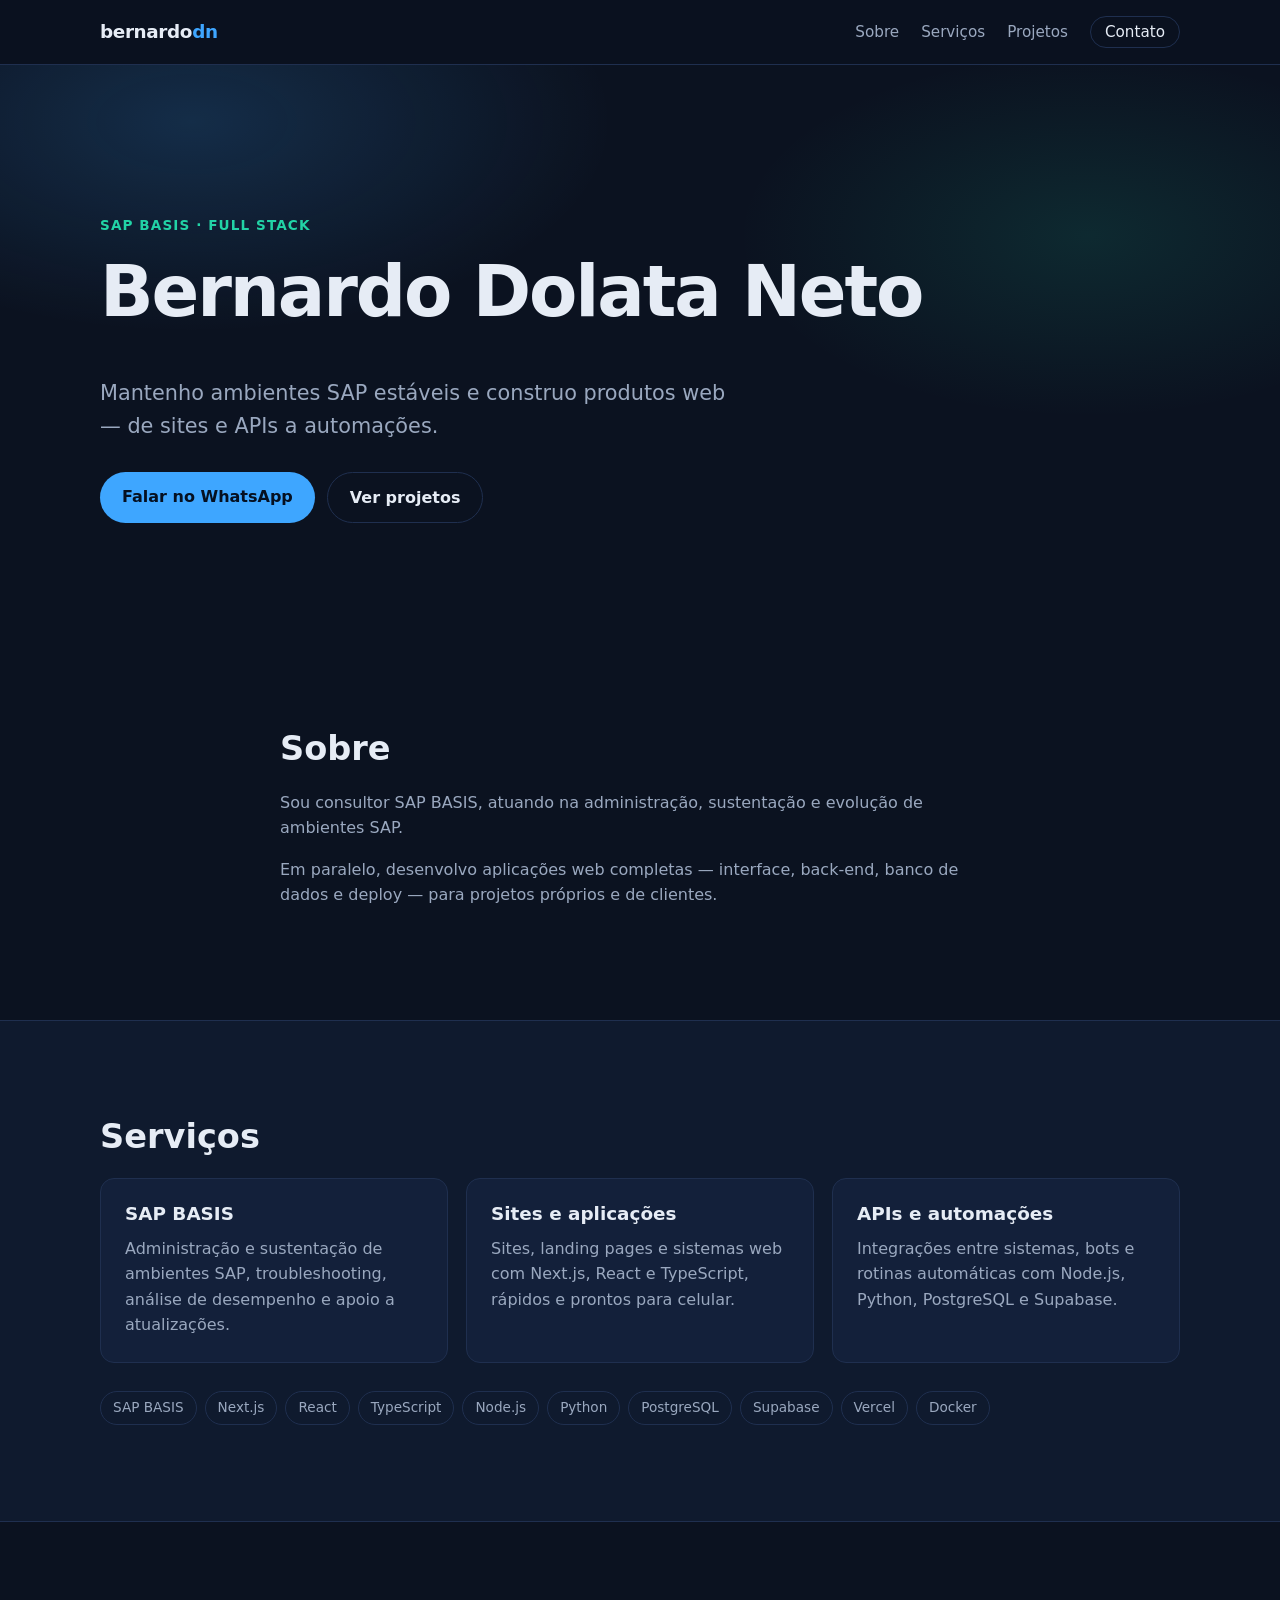
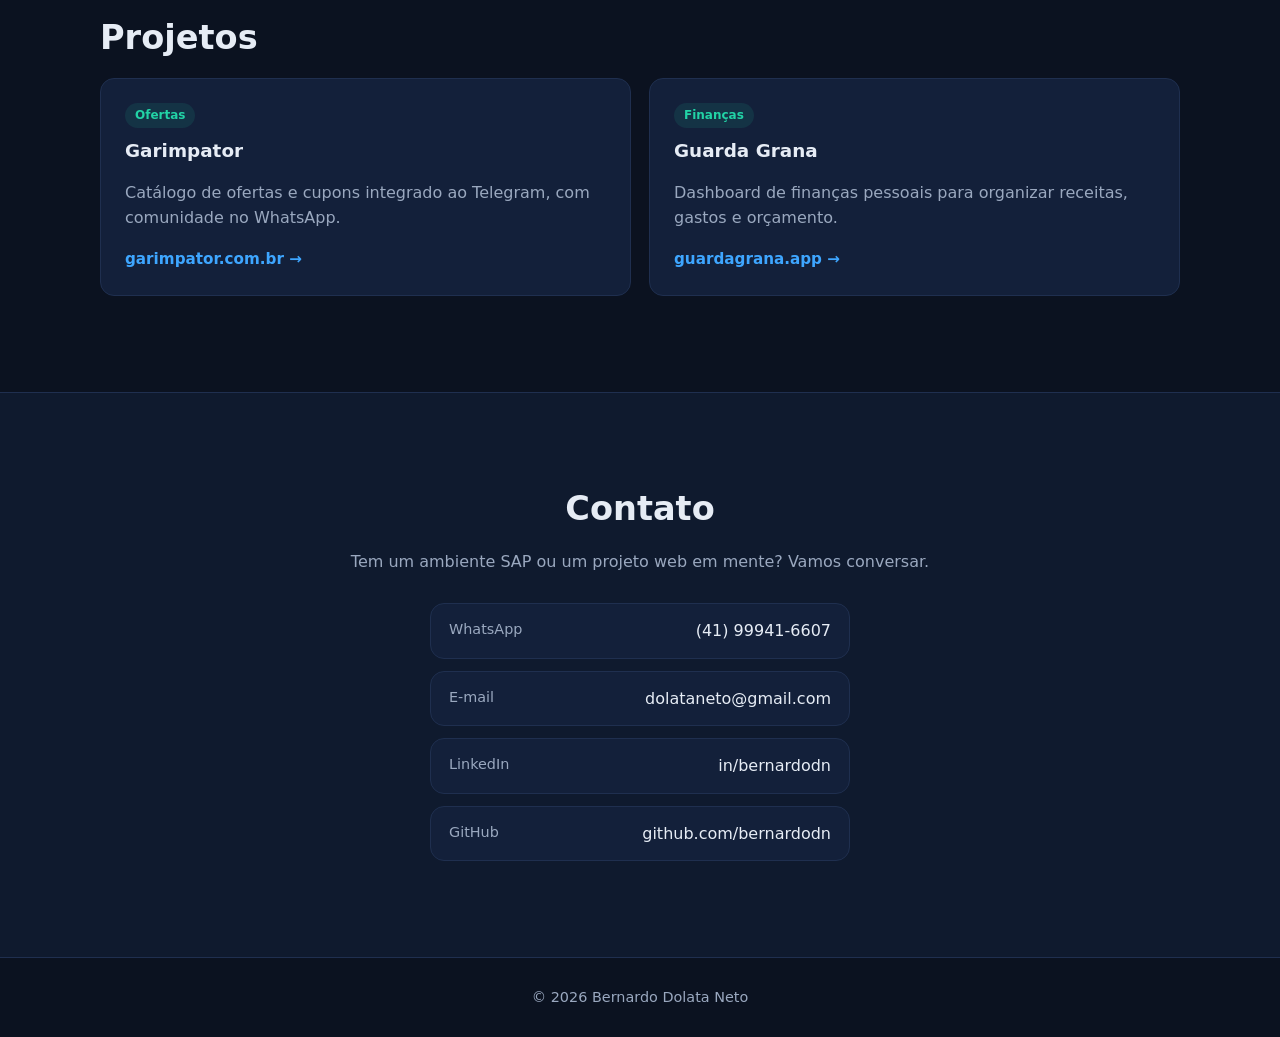
==== commit 6c1ede0d: "Merge pull request #1 from bernardodn/feat/site-novo feat: novo site pessoal (SAP BASIS + full stack" ====
--- a/index.html
+++ b/index.html
@@ -34,7 +34,7 @@
         <h1>Bernardo Dolata Neto</h1>
         <p class="lead">Mantenho ambientes SAP estáveis e construo produtos web — de sites e APIs a automações.</p>
         <div class="actions">
-          <a class="btn btn-primary" href="https://wa.me/" target="_blank" rel="noopener">Falar no WhatsApp</a>
+          <a class="btn btn-primary" href="https://wa.me/5541999416607" target="_blank" rel="noopener">Falar no WhatsApp</a>
           <a class="btn btn-ghost" href="#projetos">Ver projetos</a>
         </div>
       </div>
@@ -96,8 +96,8 @@
         <h2>Contato</h2>
         <p>Tem um ambiente SAP ou um projeto web em mente? Vamos conversar.</p>
         <ul class="contacts">
-          <li><a href="https://wa.me/" target="_blank" rel="noopener"><span>WhatsApp</span></a></li>
-          <li><a href="mailto:"><span>E-mail</span></a></li>
+          <li><a href="https://wa.me/5541999416607" target="_blank" rel="noopener"><span>WhatsApp</span>(41) 99941-6607</a></li>
+          <li><a href="mailto:dolataneto@gmail.com"><span>E-mail</span>dolataneto@gmail.com</a></li>
           <li><a href="https://www.linkedin.com/in/bernardodn/" target="_blank" rel="noopener"><span>LinkedIn</span>in/bernardodn</a></li>
           <li><a href="https://github.com/bernardodn" target="_blank" rel="noopener"><span>GitHub</span>github.com/bernardodn</a></li>
         </ul>
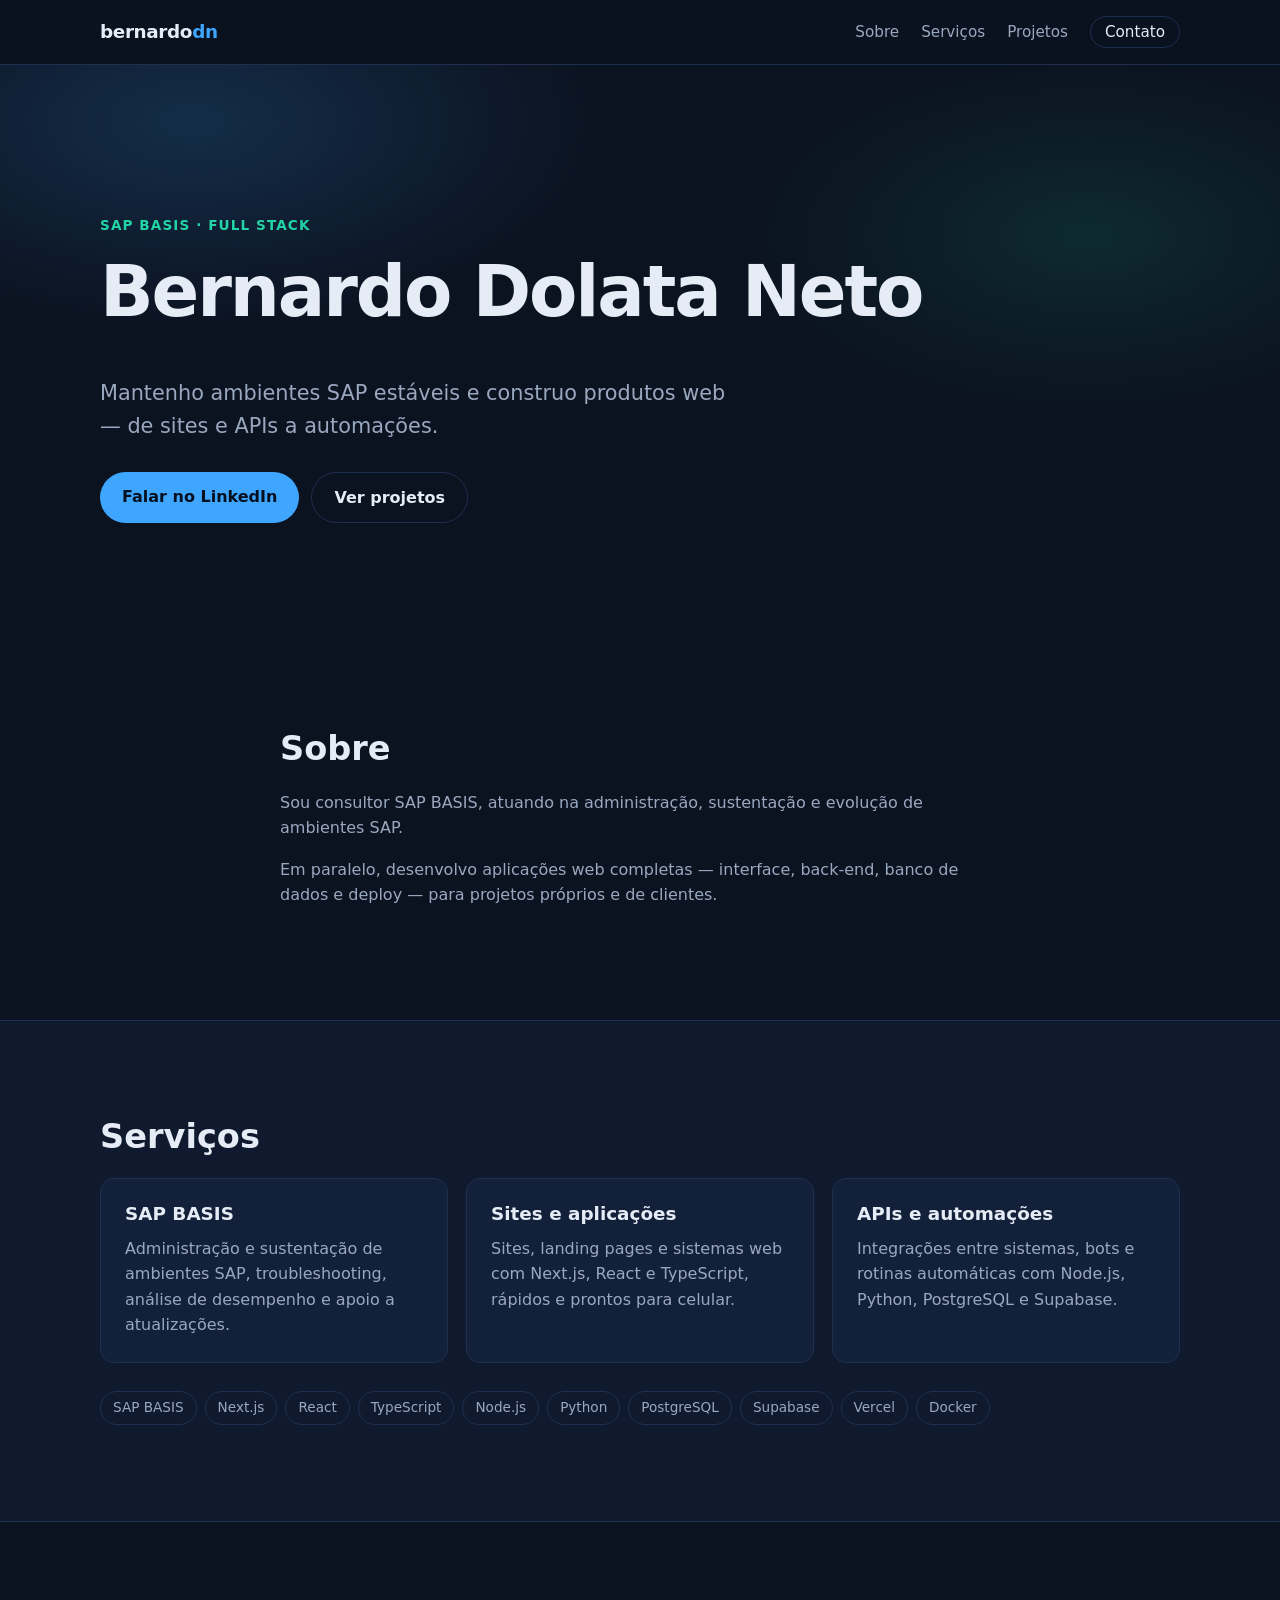
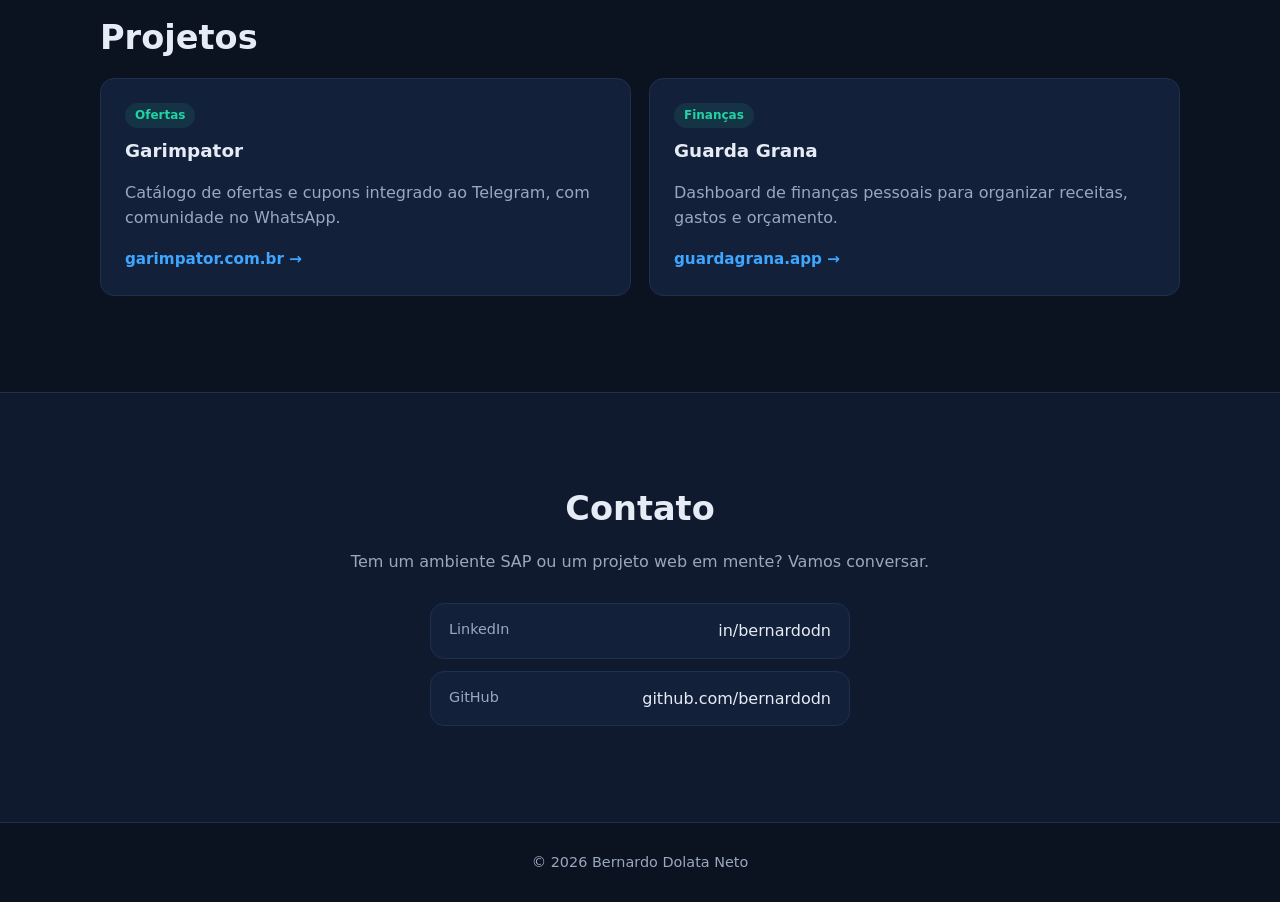
==== commit 9bad0489: "fix: remove e-mail e telefone do site; contato só por LinkedIn e GitHub Co-authored-by: OpenBot <335" ====
--- a/index.html
+++ b/index.html
@@ -34,7 +34,7 @@
         <h1>Bernardo Dolata Neto</h1>
         <p class="lead">Mantenho ambientes SAP estáveis e construo produtos web — de sites e APIs a automações.</p>
         <div class="actions">
-          <a class="btn btn-primary" href="https://wa.me/5541999416607" target="_blank" rel="noopener">Falar no WhatsApp</a>
+          <a class="btn btn-primary" href="https://www.linkedin.com/in/bernardodn/" target="_blank" rel="noopener">Falar no LinkedIn</a>
           <a class="btn btn-ghost" href="#projetos">Ver projetos</a>
         </div>
       </div>
@@ -96,8 +96,6 @@
         <h2>Contato</h2>
         <p>Tem um ambiente SAP ou um projeto web em mente? Vamos conversar.</p>
         <ul class="contacts">
-          <li><a href="https://wa.me/5541999416607" target="_blank" rel="noopener"><span>WhatsApp</span>(41) 99941-6607</a></li>
-          <li><a href="mailto:dolataneto@gmail.com"><span>E-mail</span>dolataneto@gmail.com</a></li>
           <li><a href="https://www.linkedin.com/in/bernardodn/" target="_blank" rel="noopener"><span>LinkedIn</span>in/bernardodn</a></li>
           <li><a href="https://github.com/bernardodn" target="_blank" rel="noopener"><span>GitHub</span>github.com/bernardodn</a></li>
         </ul>
